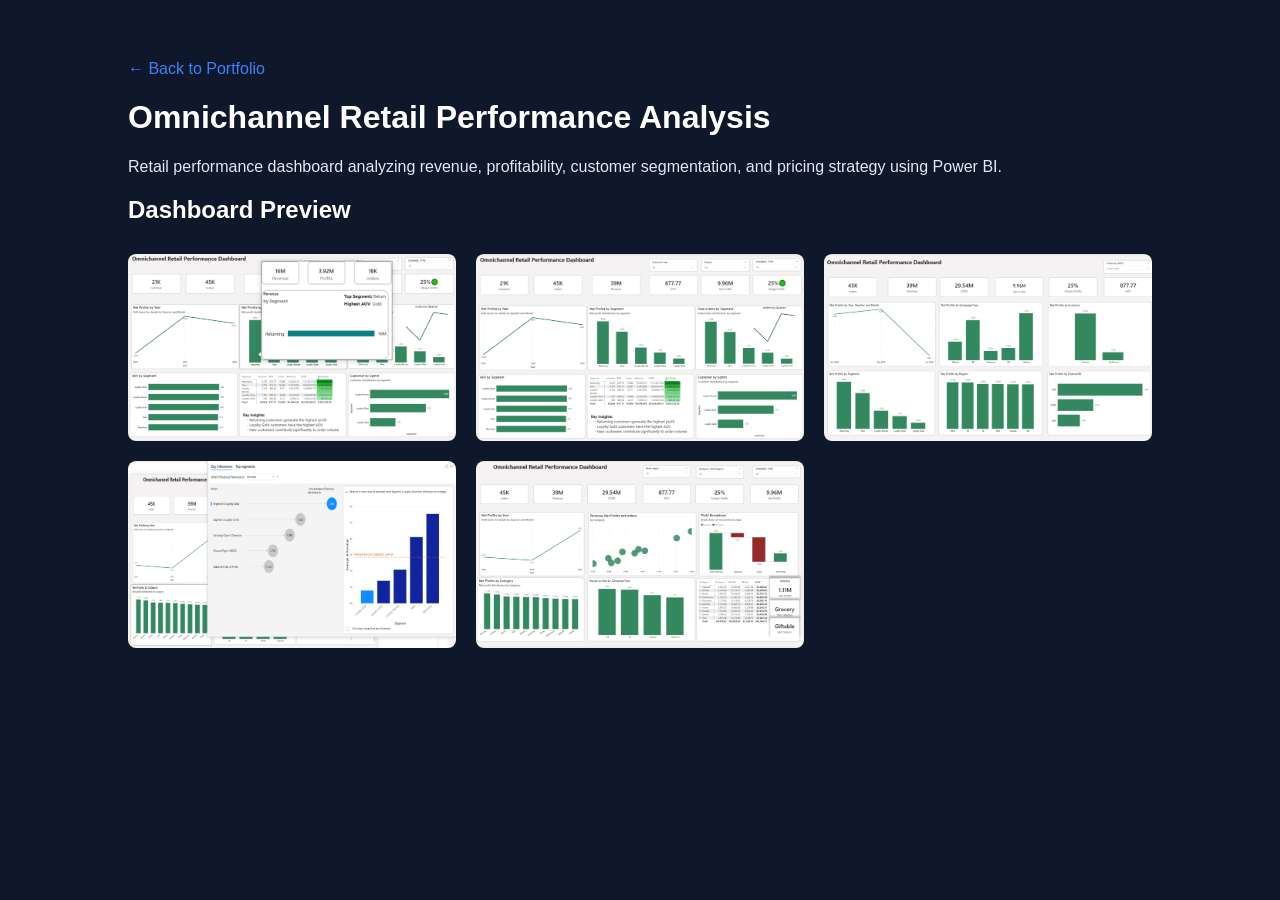
==== omni.html @ 13940669 "Create omni.html" ====
<!DOCTYPE html>
<html>
<head>
<meta charset="UTF-8">
<title>Omnichannel Retail Analysis</title>

<style>
body{
    margin:0;
    font-family:Arial;
    background:#0f172a;
    color:#e2e8f0;
    padding:60px 10%;
}
h1,h2{
    color:white;
}
.grid{
    display:grid;
    grid-template-columns:repeat(auto-fit,minmax(300px,1fr));
    gap:20px;
    margin-top:30px;
}
.grid img{
    width:100%;
    border-radius:8px;
}
a{
    color:#3b82f6;
    text-decoration:none;
}
</style>
</head>

<body>

<a href="index.html">← Back to Portfolio</a>

<h1>Omnichannel Retail Performance Analysis</h1>

<p>
Retail performance dashboard analyzing revenue, profitability,
customer segmentation, and pricing strategy using Power BI.
</p>

<h2>Dashboard Preview</h2>

<div class="grid">
<img src="omni1.png">
<img src="omni2.png">
<img src="omni3.png">
<img src="omni4.png">
<img src="omni5.png">
</div>

</body>
</html>
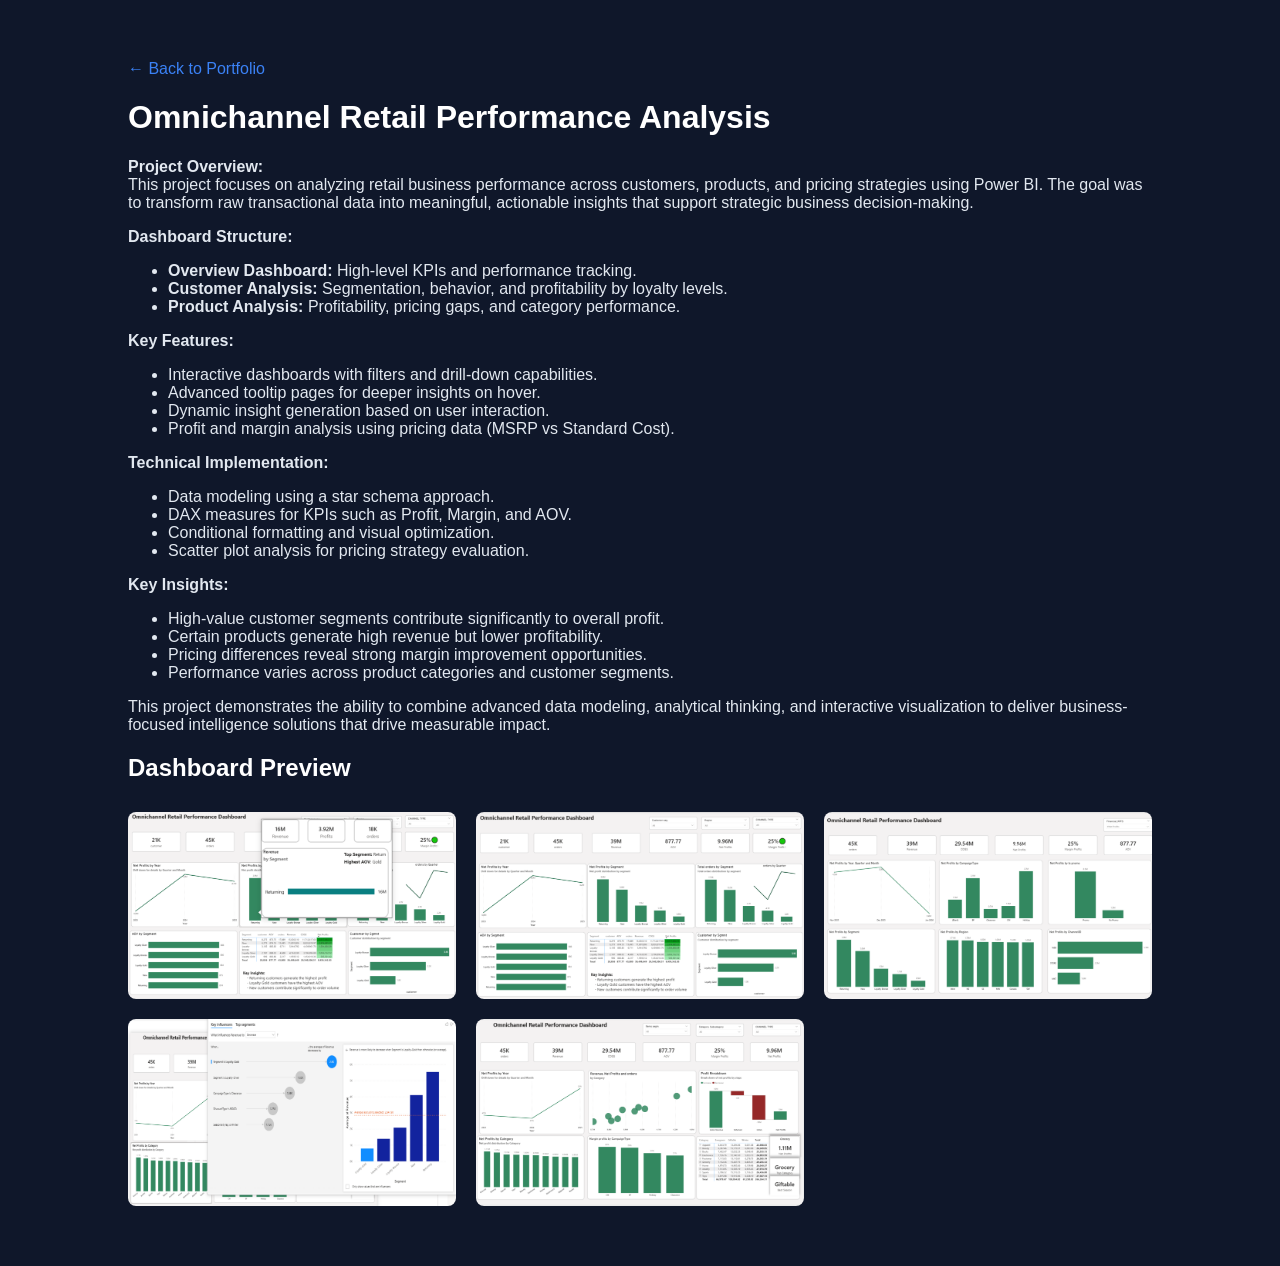
==== commit d995a4d0: "Update omni.html" ====
--- a/omni.html
+++ b/omni.html
@@ -38,11 +38,49 @@
 
 <h1>Omnichannel Retail Performance Analysis</h1>
 
-<p>
-Retail performance dashboard analyzing revenue, profitability,
-customer segmentation, and pricing strategy using Power BI.
+<p><strong>Project Overview:</strong><br>
+This project focuses on analyzing retail business performance across customers,
+products, and pricing strategies using Power BI.
+The goal was to transform raw transactional data into meaningful,
+actionable insights that support strategic business decision-making.
 </p>
 
+<p><strong>Dashboard Structure:</strong></p>
+<ul>
+<li><strong>Overview Dashboard:</strong> High-level KPIs and performance tracking.</li>
+<li><strong>Customer Analysis:</strong> Segmentation, behavior, and profitability by loyalty levels.</li>
+<li><strong>Product Analysis:</strong> Profitability, pricing gaps, and category performance.</li>
+</ul>
+
+<p><strong>Key Features:</strong></p>
+<ul>
+<li>Interactive dashboards with filters and drill-down capabilities.</li>
+<li>Advanced tooltip pages for deeper insights on hover.</li>
+<li>Dynamic insight generation based on user interaction.</li>
+<li>Profit and margin analysis using pricing data (MSRP vs Standard Cost).</li>
+</ul>
+
+<p><strong>Technical Implementation:</strong></p>
+<ul>
+<li>Data modeling using a star schema approach.</li>
+<li>DAX measures for KPIs such as Profit, Margin, and AOV.</li>
+<li>Conditional formatting and visual optimization.</li>
+<li>Scatter plot analysis for pricing strategy evaluation.</li>
+</ul>
+
+<p><strong>Key Insights:</strong></p>
+<ul>
+<li>High-value customer segments contribute significantly to overall profit.</li>
+<li>Certain products generate high revenue but lower profitability.</li>
+<li>Pricing differences reveal strong margin improvement opportunities.</li>
+<li>Performance varies across product categories and customer segments.</li>
+</ul>
+
+<p>
+This project demonstrates the ability to combine advanced data modeling,
+analytical thinking, and interactive visualization to deliver business-focused
+intelligence solutions that drive measurable impact.
+</p>
 <h2>Dashboard Preview</h2>
 
 <div class="grid">
